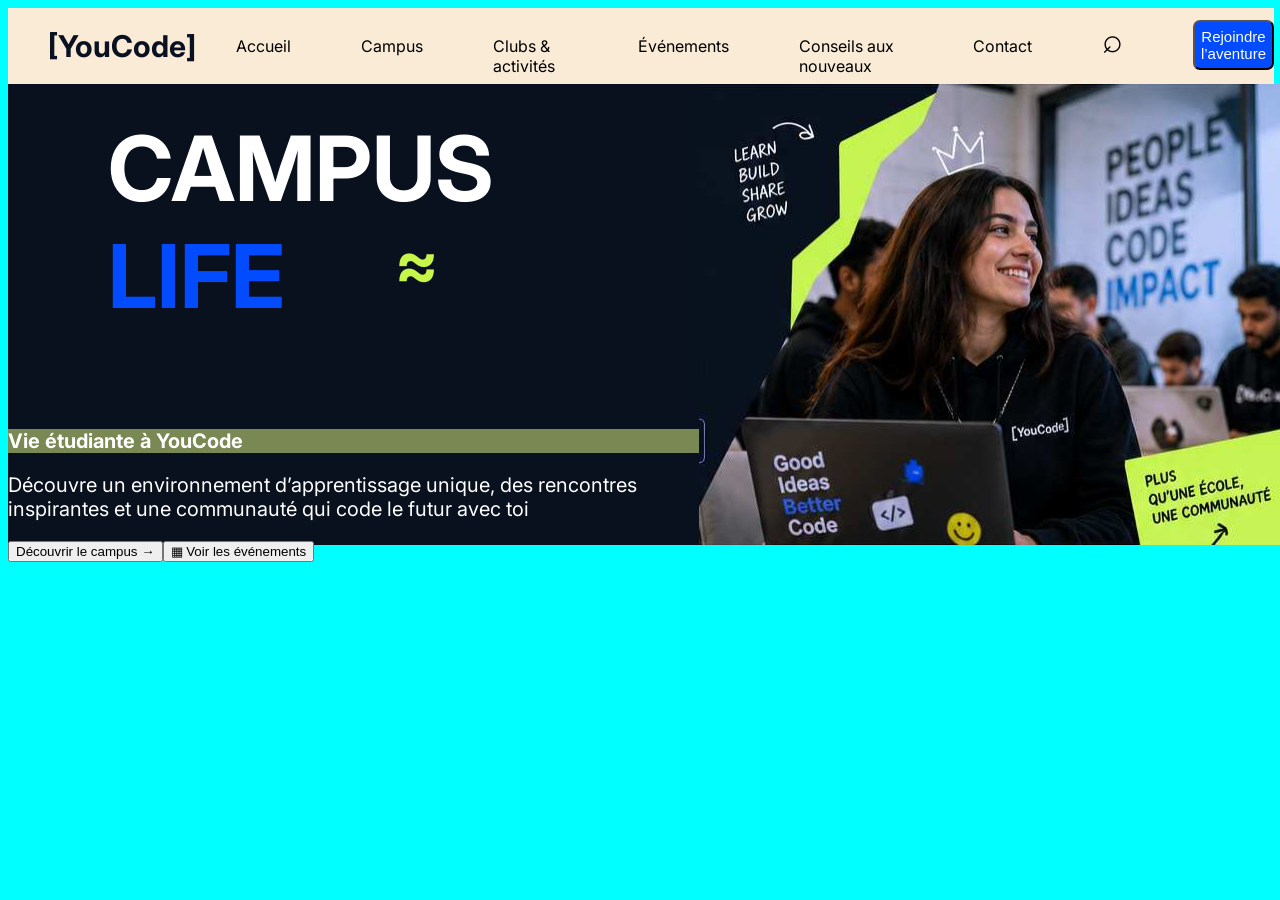
==== Campus-life/index.html @ 0f99fe88 "feat : ajouter les paragraphe dans le website" ====
<!DOCTYPE html>
<html lang="en">
<head>
    <meta charset="UTF-8">
    <title>Campus Life</title>
    <link rel="stylesheet" href="CSS/style.css">

<body>
       <header>
        <h1 class="logo">[YouCode]</h1>
        <nav>
            <a href="index.html">Accueil</a>
            <a href="compus.html">Campus</a>
            <a href="">Clubs & activités</a>
            <a href="">Événements</a>
            <a href="">Conseils aux nouveaux</a>
            <a href="">Contact</a>
            <a href="" class="search-icon">⌕</a>
            <button class="btn-nav">Rejoindre <br> l’aventure</button>
        </nav>
       </header>

<main>
   <div class="div1">
    <h1 class="Campus">CAMPUS </h1> 
     <div class="life-logo">
            <h1 class="Life">LIFE</h1>
            <h1 class="egaleicon">≈</h1>
        </div>
        <h2 id="texte1">Vie étudiante à YouCode</h2>
        <p>Découvre un environnement d’apprentissage unique,
des rencontres inspirantes et une communauté qui code
le futur avec toi</p>
<div class="article">
<button>Découvrir le campus →</button>
<button>▦ Voir les événements</button>
</div>
    </div> 
<img src="ASSETS/images/imageprincipaleINDEX.jpg" alt="" class="imgindex">


       </main>

</body>
</html>
---- Campus-life/CSS/style.css ----
@import url('https://fonts.googleapis.com/css2?family=Inter:ital,opsz,wght@0,14..32,100..900;1,14..32,100..900&display=swap');

body{
    width: 100%;
    background-color: aqua;
    font-family: "Inter", sans-serif;

}


.logo{
    color: #0A1222;
    font-size: 30px;
    margin-right: 40px;
    margin-left: 40px;
    
}
header{
margin-right: 14px;
background-color: antiquewhite;
display: flex;
}
nav{
display: flex;
gap: 70px;
}
nav a{
padding-top: 28px;
color: black;
text-decoration: none;

}
.search-icon{
    font-style: bolder;
    font-size: 35px;
    padding-top: 10px;

}

.btn-nav{
    background-color: #034BFF;
    color: white;
    font-size: 15px;
    height: 50px;
    width: 120px;
    margin-top: 12px;
    border-radius: 7px;
    cursor: pointer;
}

.imgindex{
    height: 461px;
    width: 589px;
   
}

.div1{
    background-color: #08111D;
    width: 1024px;
    height: 461px;
}

main{
    display: flex;
}
.Campus{
color: #034BFF;
padding-top: 30px;
padding-left: 100px;
color:#ffff;
font-size: 90px;
margin: 0;
}
.Life{
    color: #034BFF;
    font-size: 88px;
    padding-left: 100px ;
    padding-bottom: 100px ;
margin: 0;

}

.life-logo{
    display: flex;
}
.egaleicon{
    color: #C7F64A;
    font-size: 66px;
    padding-left: 100px;
    font-weight: bolder;
    margin: 0 0 0 10px;  /* top right bottom left */

}

#texte1{
color: #fff;
font-size: 20px;
margin: 0;
background-color: #7a8854;
}

p{
    font-size: 20px;
    color: #fff;
}
.article{
display: flex;
margin: 0;
padding: 0;
}
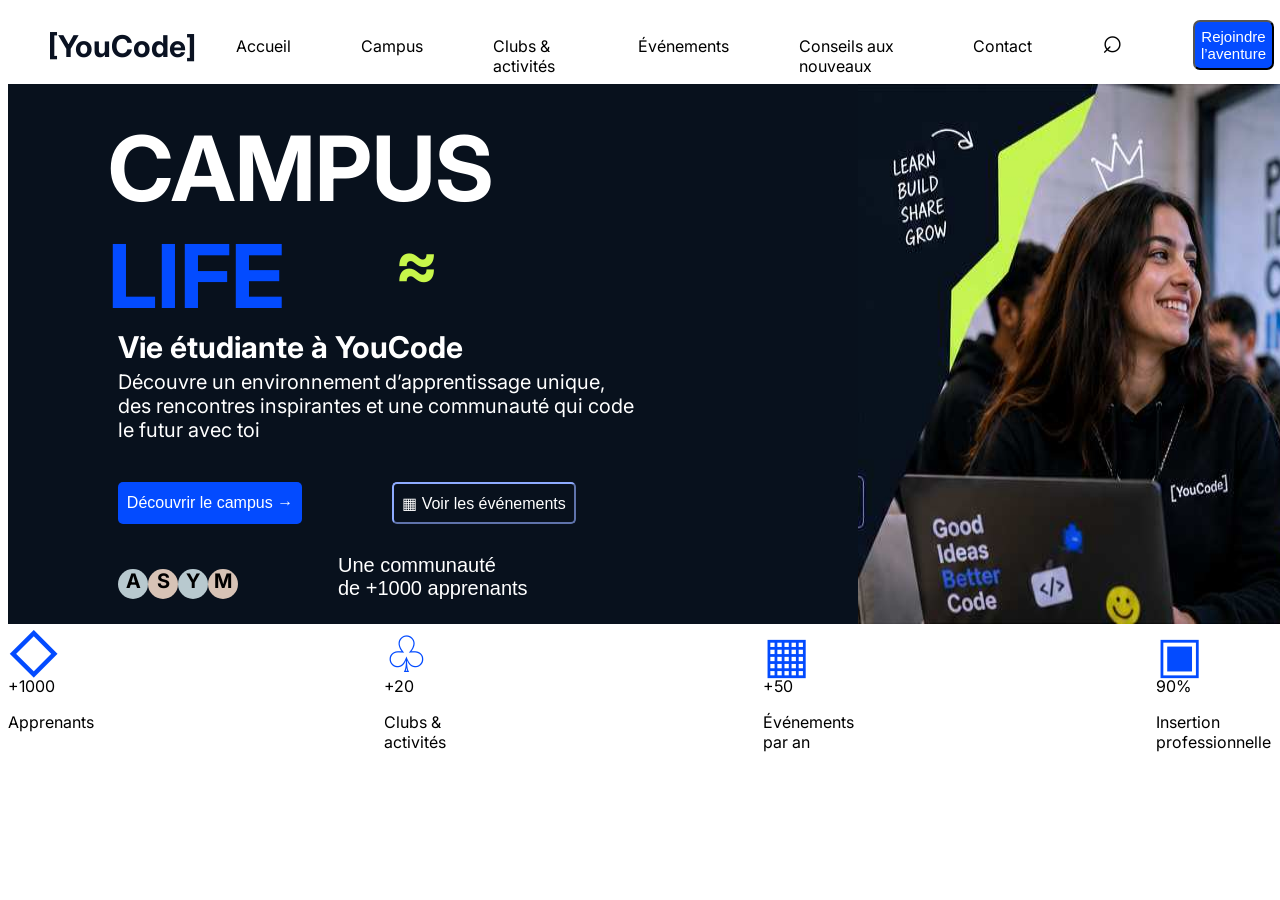
==== commit 68d61328: "fix : probleme des paragraphe decaler feat: ajouter les icones et commencer dans lautre section" ====
--- a/Campus-life/index.html
+++ b/Campus-life/index.html
@@ -20,23 +20,82 @@
         </nav>
        </header>
 
+
 <main>
+    <section class="section1">
    <div class="div1">
     <h1 class="Campus">CAMPUS </h1> 
      <div class="life-logo">
             <h1 class="Life">LIFE</h1>
             <h1 class="egaleicon">≈</h1>
         </div>
-        <h2 id="texte1">Vie étudiante à YouCode</h2>
-        <p>Découvre un environnement d’apprentissage unique,
-des rencontres inspirantes et une communauté qui code
-le futur avec toi</p>
 <div class="article">
-<button>Découvrir le campus →</button>
-<button>▦ Voir les événements</button>
+
+        <h2 id="texte1">Vie étudiante à YouCode</h2> <br>
+        <p id="texte2">Découvre un environnement d’apprentissage unique, <br>
+des rencontres inspirantes et une communauté qui code <br>
+le futur avec toi</p> <br>
+<div class="boutonMain">
+<button class="decouvrir">Découvrir le campus →</button> 
+<button class="voir">▦ Voir les événements</button>
+</div>
+<div class="iconprinciple">
+    <div class="A">A</div>
+    <div class="S">S</div>
+    <div class="Y">Y</div>
+    <div class="M">M</div>
+    <p class="communauté">Une communauté
+     <br>de +1000 apprenants</p>
+</div>
 </div>
     </div> 
 <img src="ASSETS/images/imageprincipaleINDEX.jpg" alt="" class="imgindex">
+    </div> 
+</section>
+
+
+
+
+<section class="section2">
+    <div class="divsection2">
+
+
+    <div class="divicon1">
+        <span class="icon1">◇</span>
+        <p>+1000</p>
+        <p>Apprenants</p>
+        <span></span>
+    </div>
+
+
+     <div class="divicon2">
+        <span class="icon2">♧</span>
+        <p>+20</p>
+        <p>Clubs & activités</p>
+        <span></span>
+    </div>
+
+
+    <div class="divicon3">
+        <span class="icon3">▦</span>
+        <p>+50</p>
+        <p>Événements par an</p>
+        <span></span>
+    </div>
+
+     <div class="divicon4">
+        <span class="icon4">▣</span>
+        <p>90%</p>
+        <p>Insertion professionnelle</p>
+        <span></span>
+    </div>
+
+
+
+    </div>
+</section>
+
+
 
 
        </main>
--- a/Campus-life/CSS/style.css
+++ b/Campus-life/CSS/style.css
@@ -2,7 +2,6 @@
 
 body{
     width: 100%;
-    background-color: aqua;
     font-family: "Inter", sans-serif;
 
 }
@@ -17,7 +16,7 @@
 }
 header{
 margin-right: 14px;
-background-color: antiquewhite;
+background-color: #fff;
 display: flex;
 }
 nav{
@@ -49,18 +48,18 @@
 }
 
 .imgindex{
-    height: 461px;
+    height: 540px;
     width: 589px;
    
 }
 
 .div1{
     background-color: #08111D;
-    width: 1024px;
-    height: 461px;
+    width: 1024px; 
+    height: 540px;
 }
 
-main{
+.section1{
     display: flex;
 }
 .Campus{
@@ -94,18 +93,107 @@
 
 #texte1{
 color: #fff;
-font-size: 20px;
-margin: 0;
-background-color: #7a8854;
+font-size: 30px;
+margin-top: -100px;
+padding-left: 110px;
+font-weight: bolder;
+
 }
 
-p{
-    font-size: 20px;
-    color: #fff;
-}
-.article{
-display: flex;
-margin: 0;
-padding: 0;
+#texte2{
+color: #fff;
+font-size: 20px;
+margin-top: -40px;
+padding-left: 110px;
+
 }
 
+
+.boutonMain{
+    display: flex;
+    gap: 40px;
+    margin-left: 60px;
+}
+.decouvrir{
+    background-color: #034BFF;
+    color: white;
+    margin-left: 50px;
+    height: 42px;
+    width: 184px;
+    border-radius: 5px;
+    font-size: 16px;
+    border: 0px;
+    cursor: pointer;
+    font-weight: 500;
+    
+}
+.voir{
+    background-color: transparent;
+    color: white;
+    margin-left: 50px;
+    height: 42px;
+    width: 184px;
+    border-color: #8EABFF;
+    border-radius: 5px;
+    cursor: pointer;
+    font-size: 16px;
+    font-weight: 500;
+}
+
+.iconprinciple{
+    display: flex;
+    padding: 40px;
+    margin-left: 20px;
+    height: 40px;
+    width: 700px;
+    align-items: center;
+    margin-left: 70px;
+
+}
+
+.A , .S , .Y , .M{
+    height: 30px;
+    width: 30px;
+    border-radius: 50%;
+    background-color: #7a8854;
+    text-align: center;
+    font-size: 20px;
+    font-weight: 700;
+
+}
+.A , .Y{
+    background-color: #B8C9CF;
+}
+
+.S , .M {
+    background-color: #D7C3B6;
+}
+
+.communauté{
+    height: 60px;
+    width: 220px;
+    margin-left: 100px;
+    font-size: 20px;
+    font-family: 'Lucida Sans', 'Lucida Sans Regular', 'Lucida Grande', 'Lucida Sans Unicode', Geneva, Verdana, sans-serif;
+    color: #fff; 
+}
+
+.section2{
+display: flex;
+flex-direction: row;
+
+}
+.divsection2{
+display: flex;
+flex-direction: row;
+gap: 290px;
+
+}
+.icon1 , .icon2 , .icon3 , .icon4{
+    color: #034BFF;
+    height: 36px;
+    width: 42px;
+    font-weight: 500;
+    font-size: 50px;
+    display: block;
+}
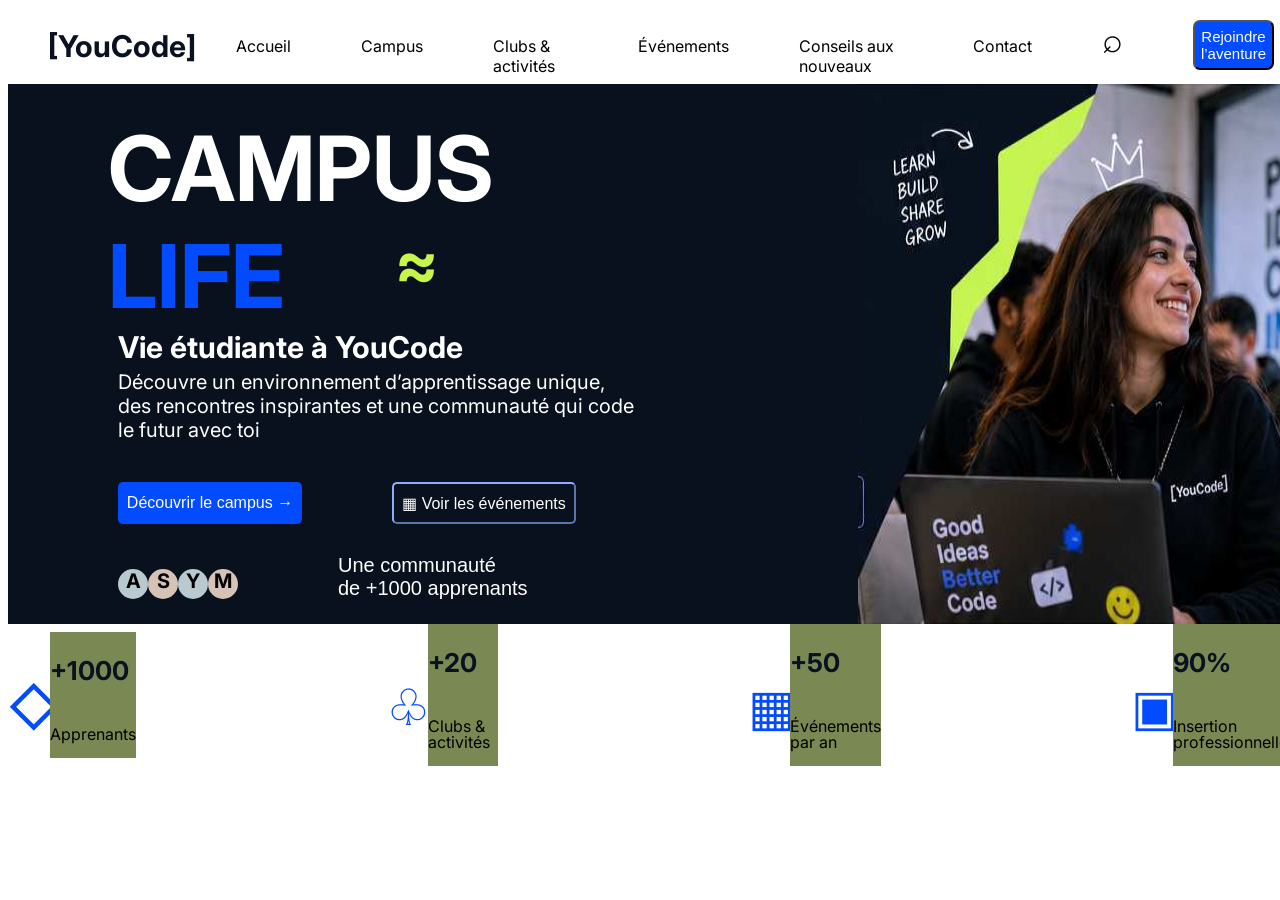
==== commit 1d7e229f: "feat: creer une new bracj secondmain et modifier dans it  et  fixer quelque problem" ====
--- a/Campus-life/index.html
+++ b/Campus-life/index.html
@@ -62,32 +62,36 @@
 
     <div class="divicon1">
         <span class="icon1">◇</span>
-        <p>+1000</p>
-        <p>Apprenants</p>
-        <span></span>
+        <div class="text1">
+        <p class="number1">+1000</p> 
+        <p class="p1section2">Apprenants</p>
+        </div>
     </div>
 
 
      <div class="divicon2">
         <span class="icon2">♧</span>
-        <p>+20</p>
-        <p>Clubs & activités</p>
-        <span></span>
+        <div class="text2">
+        <p class="number2">+20</p>
+        <p class="p2section2">Clubs & activités</p>
+        </div>
     </div>
 
 
     <div class="divicon3">
         <span class="icon3">▦</span>
-        <p>+50</p>
-        <p>Événements par an</p>
-        <span></span>
+        <div class="text3">
+        <p class="number3">+50</p>
+        <p p3section2>Événements par an</p>
+        </div>
     </div>
 
      <div class="divicon4">
         <span class="icon4">▣</span>
-        <p>90%</p>
-        <p>Insertion professionnelle</p>
-        <span></span>
+        <div class="text4">
+        <p class="number1">90%</p>
+        <p p4section2>Insertion professionnelle</p>
+        </div>
     </div>
 
 
--- a/Campus-life/CSS/style.css
+++ b/Campus-life/CSS/style.css
@@ -186,7 +186,7 @@
 .divsection2{
 display: flex;
 flex-direction: row;
-gap: 290px;
+gap: 250px;
 
 }
 .icon1 , .icon2 , .icon3 , .icon4{
@@ -195,5 +195,30 @@
     width: 42px;
     font-weight: 500;
     font-size: 50px;
-    display: block;
+    
+}
+
+.divicon1 , .divicon2 , .divicon3 , .divicon4 {
+    display: flex;
+    flex-direction: row;
+    align-items: center;
+}
+.number1 , .number2 ,.number3 , .number4 {
+    font-size: 26px;
+    color: #0A1222;
+    font-weight: 700;
+   
+}
+
+.text4 , .text3 , .text2 , .text1{
+    display: flex;
+    flex-direction: column;
+    background-color: #7a8854;
+    align-content: center;
+    margin: 0;
+    padding: 0;
+    line-height: 1;
+}
+.number1{
+    
 }
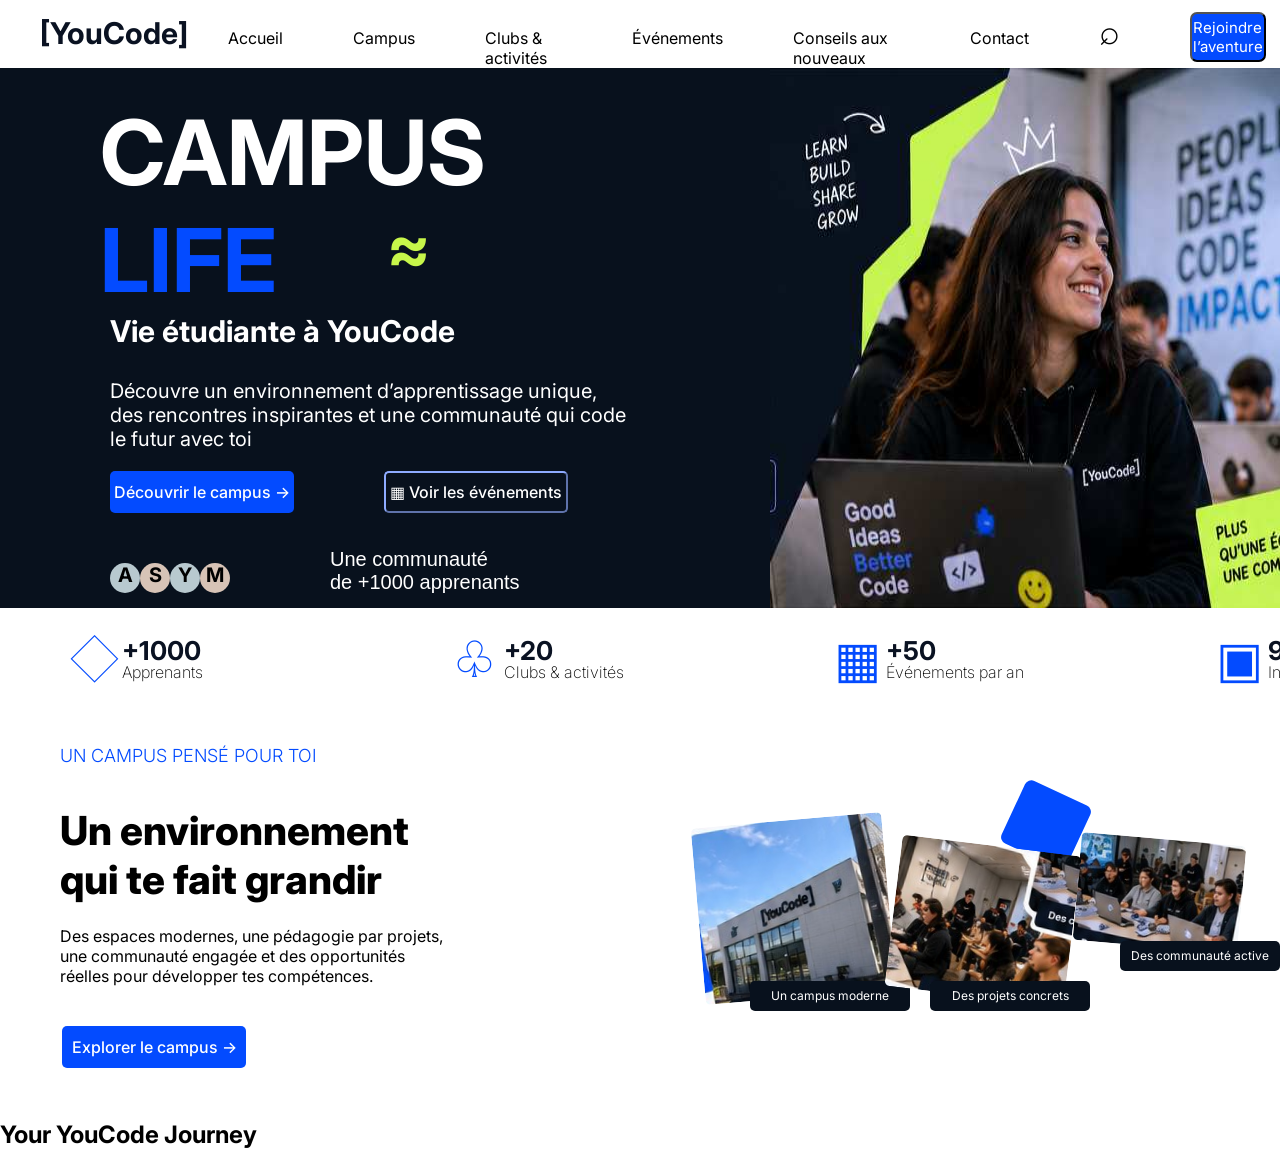
==== commit 63c724cf: "feat: complete section 3 avec les photo" ====
--- a/Campus-life/index.html
+++ b/Campus-life/index.html
@@ -61,7 +61,7 @@
 
 
     <div class="divicon1">
-        <span class="icon1">◇</span>
+        <span>◇</span>
         <div class="text1">
         <p class="number1">+1000</p> 
         <p class="p1section2">Apprenants</p>
@@ -70,7 +70,7 @@
 
 
      <div class="divicon2">
-        <span class="icon2">♧</span>
+        <span>♧</span>
         <div class="text2">
         <p class="number2">+20</p>
         <p class="p2section2">Clubs & activités</p>
@@ -79,18 +79,18 @@
 
 
     <div class="divicon3">
-        <span class="icon3">▦</span>
+        <span >▦</span>
         <div class="text3">
         <p class="number3">+50</p>
-        <p p3section2>Événements par an</p>
+        <p class="p3section2">Événements par an</p>
         </div>
     </div>
 
      <div class="divicon4">
-        <span class="icon4">▣</span>
+        <span >▣</span>
         <div class="text4">
         <p class="number1">90%</p>
-        <p p4section2>Insertion professionnelle</p>
+        <p class="p4section2 " >Insertion professionnelle</p>
         </div>
     </div>
 
@@ -100,7 +100,42 @@
 </section>
 
 
+<section class="section3">
 
+    <div class="div1section3">
+        <h6>UN CAMPUS PENSÉ POUR TOI</h6>
+        <h1>Un environnement
+          <br>qui te fait grandir</h1>
+          <p>Des espaces modernes, une pédagogie par projets,
+         <br>une communauté engagée et des opportunités
+           <br>réelles pour développer tes compétences.</p>
+          <button class="decouvrir" >Explorer le campus → </button>
+        </div>
+
+    <div class="div2section3">
+          <img src="ASSETS/images/pic1.jpg" alt="" class="pic1" >
+          
+          <img src="ASSETS/images/pic2.jpg" alt="" class="pic2">
+          
+          <img src="ASSETS/images/pic3.jpg" alt="" class="pic3">
+          <div id="t1">Un campus moderne</div>
+          <div class="t2">Des projets concrets</div>
+          <div id="t3">Des communauté active</div>
+        
+          <div id="des1"></div>
+
+          <div id="des2"></div>
+    </div>
+
+</section>
+
+
+<section class="section4">
+
+    <h2>Your YouCode Journey</h2>
+    
+
+</section>
 
        </main>
 
--- a/Campus-life/CSS/style.css
+++ b/Campus-life/CSS/style.css
@@ -1,7 +1,9 @@
 @import url('https://fonts.googleapis.com/css2?family=Inter:ital,opsz,wght@0,14..32,100..900;1,14..32,100..900&display=swap');
-
-body{
-    width: 100%;
+*{
+    margin: 0;
+    padding: 0;
+    box-sizing: border-box;
+    gap: 0;
     font-family: "Inter", sans-serif;
 
 }
@@ -12,6 +14,7 @@
     font-size: 30px;
     margin-right: 40px;
     margin-left: 40px;
+    margin-top: 15px;
     
 }
 header{
@@ -103,7 +106,7 @@
 #texte2{
 color: #fff;
 font-size: 20px;
-margin-top: -40px;
+margin-top: 10px;
 padding-left: 110px;
 
 }
@@ -144,6 +147,7 @@
     display: flex;
     padding: 40px;
     margin-left: 20px;
+    margin-top: 25px;
     height: 40px;
     width: 700px;
     align-items: center;
@@ -178,24 +182,23 @@
     color: #fff; 
 }
 
-.section2{
-display: flex;
-flex-direction: row;
-
-}
 .divsection2{
 display: flex;
 flex-direction: row;
-gap: 250px;
-
-}
-.icon1 , .icon2 , .icon3 , .icon4{
+gap: 130px;
+align-content: center;
+margin-top: 30px;
+margin-left: 70px;
+}
+section span{
+    display: flex;
     color: #034BFF;
     height: 36px;
     width: 42px;
-    font-weight: 500;
+    font-weight: 100;
     font-size: 50px;
-    
+    align-items: center;
+    margin-right: 10px;
 }
 
 .divicon1 , .divicon2 , .divicon3 , .divicon4 {
@@ -203,6 +206,7 @@
     flex-direction: row;
     align-items: center;
 }
+
 .number1 , .number2 ,.number3 , .number4 {
     font-size: 26px;
     color: #0A1222;
@@ -213,12 +217,122 @@
 .text4 , .text3 , .text2 , .text1{
     display: flex;
     flex-direction: column;
-    background-color: #7a8854;
     align-content: center;
-    margin: 0;
-    padding: 0;
+    width: 200px;
     line-height: 1;
-}
-.number1{
-    
-}+    
+}
+
+.p1section2 , .p2section2 , .p3section2 , .p4section2 {
+    font-size: 400;
+    font-weight: 200;
+    
+}
+
+.section3 {
+   display: flex; 
+   gap: 30px;
+   
+}
+
+.section3 >div:first-child {
+    height: 400px;
+    width: 700px;
+    margin-top: 40px;
+    margin-left: 60px;
+    display: flex;
+    flex-direction: column;
+    gap: 40px;
+}
+.section3  h6 {
+    color: #034BFF;
+    font-size: large;
+    font-weight: 300;
+    margin-top: 25px;
+}
+.section3 h1{
+width: 405px;
+height: 80px;
+font-weight: 800;
+font-size: 40px;
+letter-spacing: 0%;
+}
+.section3 p {
+    font-size: medium;
+    font-weight: 400;
+}
+
+.section3 button{
+  margin-left: 2px;
+}
+
+.section3 > div:last-child{
+
+height: 400px;
+width: 700px;
+margin-top: 40px;
+text-align: center;
+position: relative;
+
+}
+.section3 img{
+    margin-top: 100px;
+    border-radius: 5px;
+    
+}
+
+.pic1{
+    rotate: -5deg;
+}
+
+.pic2{
+    rotate: 7deg;
+    position: relative;
+    z-index: 2;
+}
+
+.pic3{
+    rotate: 5deg;
+    margin-bottom: 50px;
+    
+}
+
+#t1 , .t2 , #t3{
+    background-color: #08111D;
+    border: none;
+    color: #fff;
+    height: 30px;
+    width: 160px;
+    border-radius: 5px;
+    font-size: 12px;
+    line-height: 30px;
+    position: relative;
+}
+#t1{
+    margin-left: 90px;
+    top: -20px;
+}
+.t2{
+    margin-left: 270px;
+    top: -50px;
+    z-index: 3;
+}
+#t3{
+    margin-left: 460px;
+    top: -120px;
+    
+}
+
+#des1{
+    height: 69px;
+    width: 72px;
+    transform: rotate(25deg);
+    background-color: #034BFF;
+    border-radius: 7px;
+    top: 70px;
+    left: 350px;
+    z-index: 1;
+    position: absolute;
+}
+
+
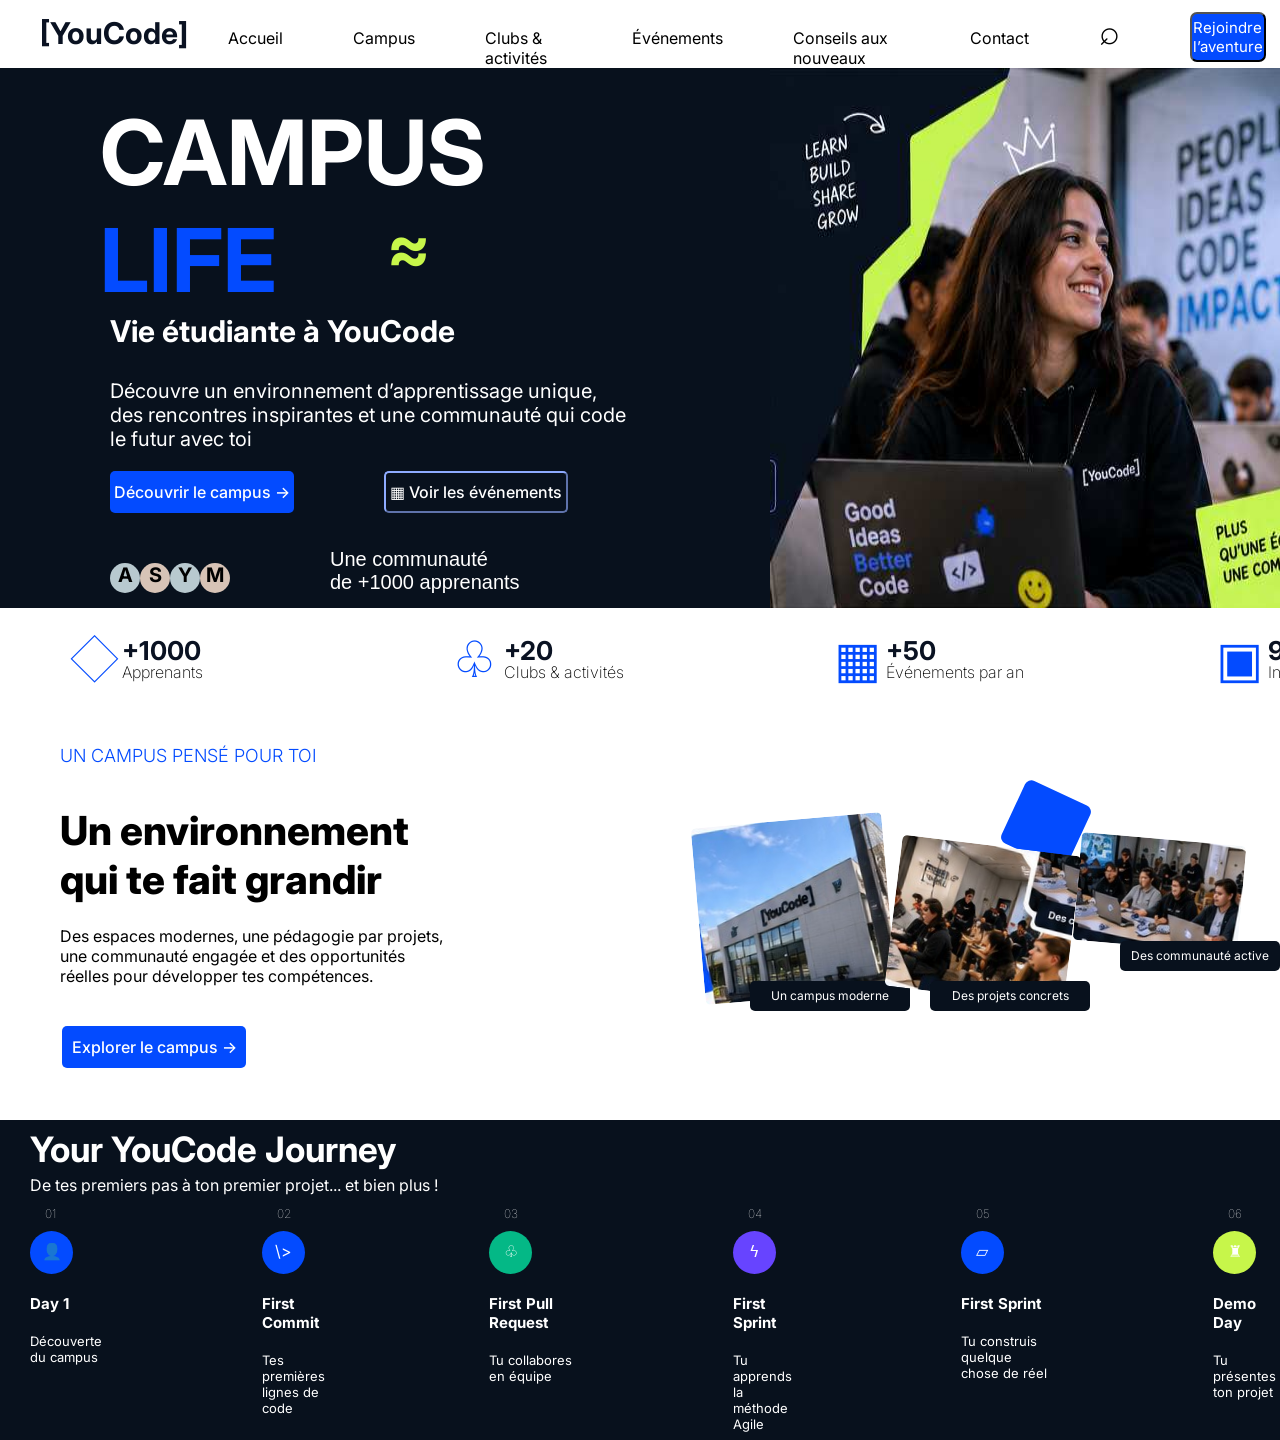
==== commit 5cc3e445: "feat: complete section 4 fix: problem de section 3" ====
--- a/Campus-life/index.html
+++ b/Campus-life/index.html
@@ -133,11 +133,70 @@
 <section class="section4">
 
     <h2>Your YouCode Journey</h2>
+    <p class="subtitle">De tes premiers pas à ton premier projet... et bien plus !</p>
+
+    <div class="tout-steps">
+    <div class="step">
+        <span class="step-nombre">01</span>
+         <div class="step-cercle">👤</div>
+         <h3 class="step-titre">Day 1</h3>
+        <p class="step-para">Découverte <br> du campus</p>
+    </div>
+
+    <div class="step">
+        <span class="step-nombre">02</span>
+        <div class="step-cercle"> \></div>
+        <h3>First Commit</h3>
+        <p>Tes premières
+            <br>lignes de code</p>
+    </div>
     
+   <div class="step">
+        <span class="step-nombre">03</span>
+        <div class="step-cercle"> ♧ </div>
+        <h3>First Pull Request</h3>
+        <p>Tu collabores
+        <br> en équipe</p>
+    </div>
+
+
+       <div class="step">
+        <span class="step-nombre">04</span>
+        <div class="step-cercle"> ϟ </div>
+        <h3>First Sprint</h3>
+        <p>Tu apprends
+        <br>la méthode Agile</p>
+    </div>
+
+
+   <div class="step">
+        <span class="step-nombre">05</span>
+        <div class="step-cercle"> ▱ </div>
+        <h3>First Sprint</h3>
+        <p>Tu construis
+       <br> quelque chose de réel </p>
+    </div>
+
+   <div class="step">
+        <span class="step-nombre">06</span>
+        <div class="step-cercle"> ♜ </div>
+        <h3>Demo Day</h3>
+        <p>Tu présentes
+        <br> ton projet </p>
+    </div>
+    
+
+    </div>
 
 </section>
 
        </main>
 
+
+
+       <footer>
+
+        
+       </footer>
 </body>
 </html>
--- a/Campus-life/CSS/style.css
+++ b/Campus-life/CSS/style.css
@@ -335,4 +335,79 @@
     position: absolute;
 }
 
-
+/*SECTION 4*/
+
+.section4{
+    height: 320px;
+    width: 100%;
+    background-color: #08111D;
+    color: white;
+    align-content: center;
+    padding-left: 30px;
+   
+}
+
+.section4 h3 {
+    font-size: 15px;
+    font-weight: bold;
+    margin-bottom: 20px;
+}
+
+.section4 span{
+    font-size: 12px;
+    color: white;
+    margin-left: 15px;
+    
+}
+
+.section4 h2{
+    font-size: 35px;
+    margin-bottom: 5px;
+}
+
+
+.tout-steps{
+display: flex;
+flex-direction: row;
+gap: 160px;
+
+}
+
+.step p{
+    font-size: 13px;
+    font-weight: 100px;
+    
+}
+
+
+.step-cercle{
+height: 43px;
+width: 43px;
+border-radius: 50%;
+text-align: center;
+line-height: 40px;
+margin-bottom: 20px;
+}
+
+.step:nth-child(1) .step-cercle {
+    background-color: #034BFF;
+}
+
+.step:nth-child(2) .step-cercle{
+    background-color: #034BFF;
+}
+.step:nth-child(3) .step-cercle{
+    background-color: #04B886;
+}
+.step:nth-child(4) .step-cercle {
+    background-color: #6744FF;
+}
+
+.step:nth-child(5) .step-cercle {
+    background-color: #034BFF; 
+}
+
+.step:nth-child(6) .step-cercle{
+    background-color: #C7F64A;
+}
+
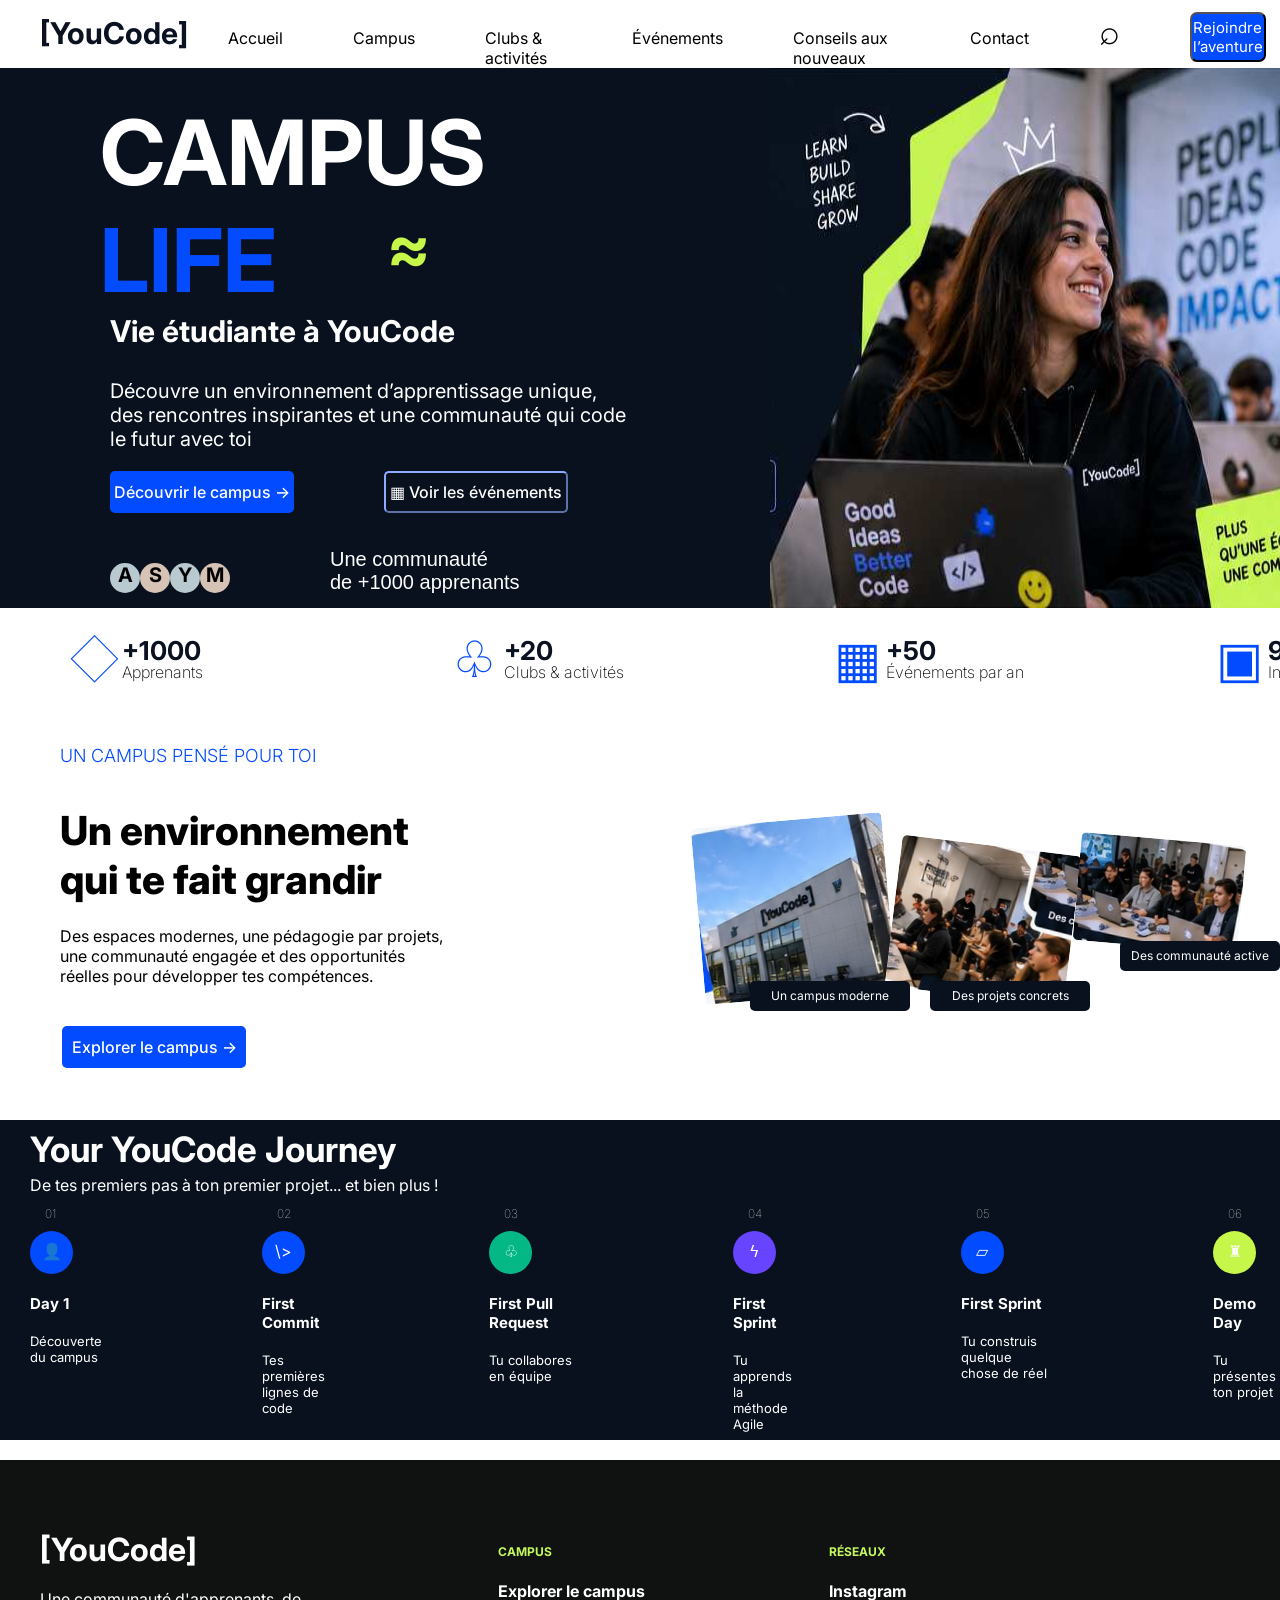
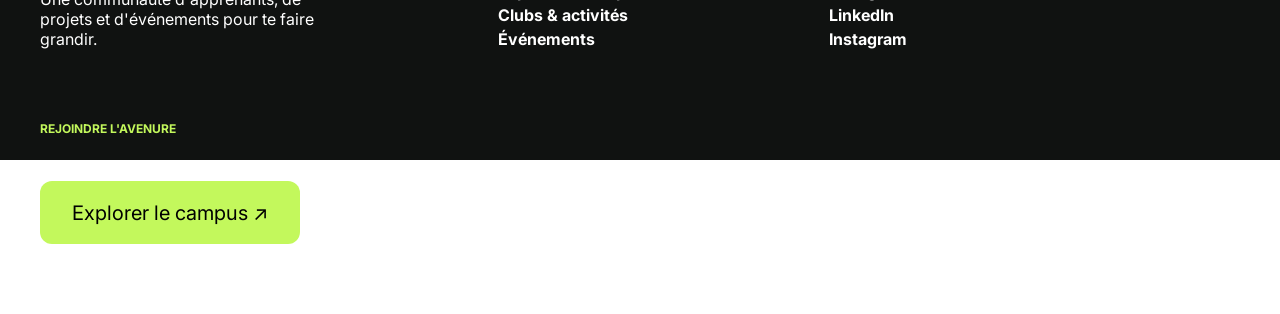
==== commit 7333f75e: "feat: ajouter footer avec leur modofication et element fix:fixer les problemes de section 6" ====
--- a/Campus-life/index.html
+++ b/Campus-life/index.html
@@ -193,10 +193,48 @@
        </main>
 
 
+<br>
 
        <footer>
+        <div  class="footer1">
+        <div class="footer">
+
+        <div class="log">
+        <h1 >[YouCode]</h1>
+        <p>Une communauté d'apprenants, de <br>projets et d'événements pour te faire <br> grandir.</p>
+        </div>
+
+
+        <div class="compus">
+            <h6>CAMPUS</h6>
+            <h4>Explorer le campus <br> Clubs & activités <br> Événements</h4>
+        </div>
+
+
+
+        <div class="reseau">
+            <h6>  RÉSEAUX </h6> 
+            <h4> Instagram  <br> LinkedIn <br> Instagram</h4>
+        </div>
+
+
+        <div class="rejoindre">
+            <h6>REJOINDRE L'AVENURE</h6> <br>
+            <button >Explorer le campus ↗ </button>
+        </div>
+
 
         
+        </div>
+
+        <div class="droit">
+    
+              <p>© 2024 YouCode Campus Life. Tous droits réservés. </p>
+                <p>     Mentions légales   </p>
+                <p>       Politique de confidentialité  </p>
+        </div>
+
+        </div>
        </footer>
 </body>
 </html>
--- a/Campus-life/CSS/style.css
+++ b/Campus-life/CSS/style.css
@@ -1,4 +1,7 @@
 @import url('https://fonts.googleapis.com/css2?family=Inter:ital,opsz,wght@0,14..32,100..900;1,14..32,100..900&display=swap');
+
+
+
 *{
     margin: 0;
     padding: 0;
@@ -21,9 +24,11 @@
 margin-right: 14px;
 background-color: #fff;
 display: flex;
+flex-direction: row;
 }
 nav{
 display: flex;
+flex-direction: row;
 gap: 70px;
 }
 nav a{
@@ -229,6 +234,9 @@
     
 }
 
+
+/*SECTION 4*/
+
 .section3 {
    display: flex; 
    gap: 30px;
@@ -272,7 +280,7 @@
 width: 700px;
 margin-top: 40px;
 text-align: center;
-position: relative;
+
 
 }
 .section3 img{
@@ -287,7 +295,6 @@
 
 .pic2{
     rotate: 7deg;
-    position: relative;
     z-index: 2;
 }
 
@@ -323,17 +330,7 @@
     
 }
 
-#des1{
-    height: 69px;
-    width: 72px;
-    transform: rotate(25deg);
-    background-color: #034BFF;
-    border-radius: 7px;
-    top: 70px;
-    left: 350px;
-    z-index: 1;
-    position: absolute;
-}
+
 
 /*SECTION 4*/
 
@@ -411,3 +408,78 @@
     background-color: #C7F64A;
 }
 
+
+
+
+
+
+
+
+
+
+
+
+/* FOOTER */
+
+.footer1{
+    height: 300px;
+    width: 100%;
+    color: white;
+    background-color: #101211;
+ 
+}
+
+
+.footer div{
+    display: inline-block;
+    margin-right: 140px; 
+    margin-top: 70px;
+    margin-left: 40px;
+}
+
+.footer h1 , .footer h6  {
+    display: inline-block;
+    vertical-align: top;
+    margin-bottom: 20px;
+}
+
+.footer h6{
+color: #C3F85C;
+font-size: 12px;
+}
+
+.rejoindre h6{
+   height: 40px;
+   
+}
+
+.footer button{
+    height: 63px;
+    width: 260px;
+    background-color: #C3F85C; 
+    font-size: 16px;
+    border-radius: 12px;
+    border: none;
+    font-size: 20px;
+    font-weight: 400;
+    cursor: pointer;
+}
+footer h4{ 
+    line-height: 1.5;
+}
+
+.droit{
+    margin-top: 30px;
+    margin-left: 70px;
+    
+    
+}
+
+.droit p {
+    display: inline;
+    margin-right: 250px;
+    height: 100px;
+    font-family:'Franklin Gothic Medium', 'Arial Narrow', Arial, sans-serif ;
+    font-size: 12px;
+}
+
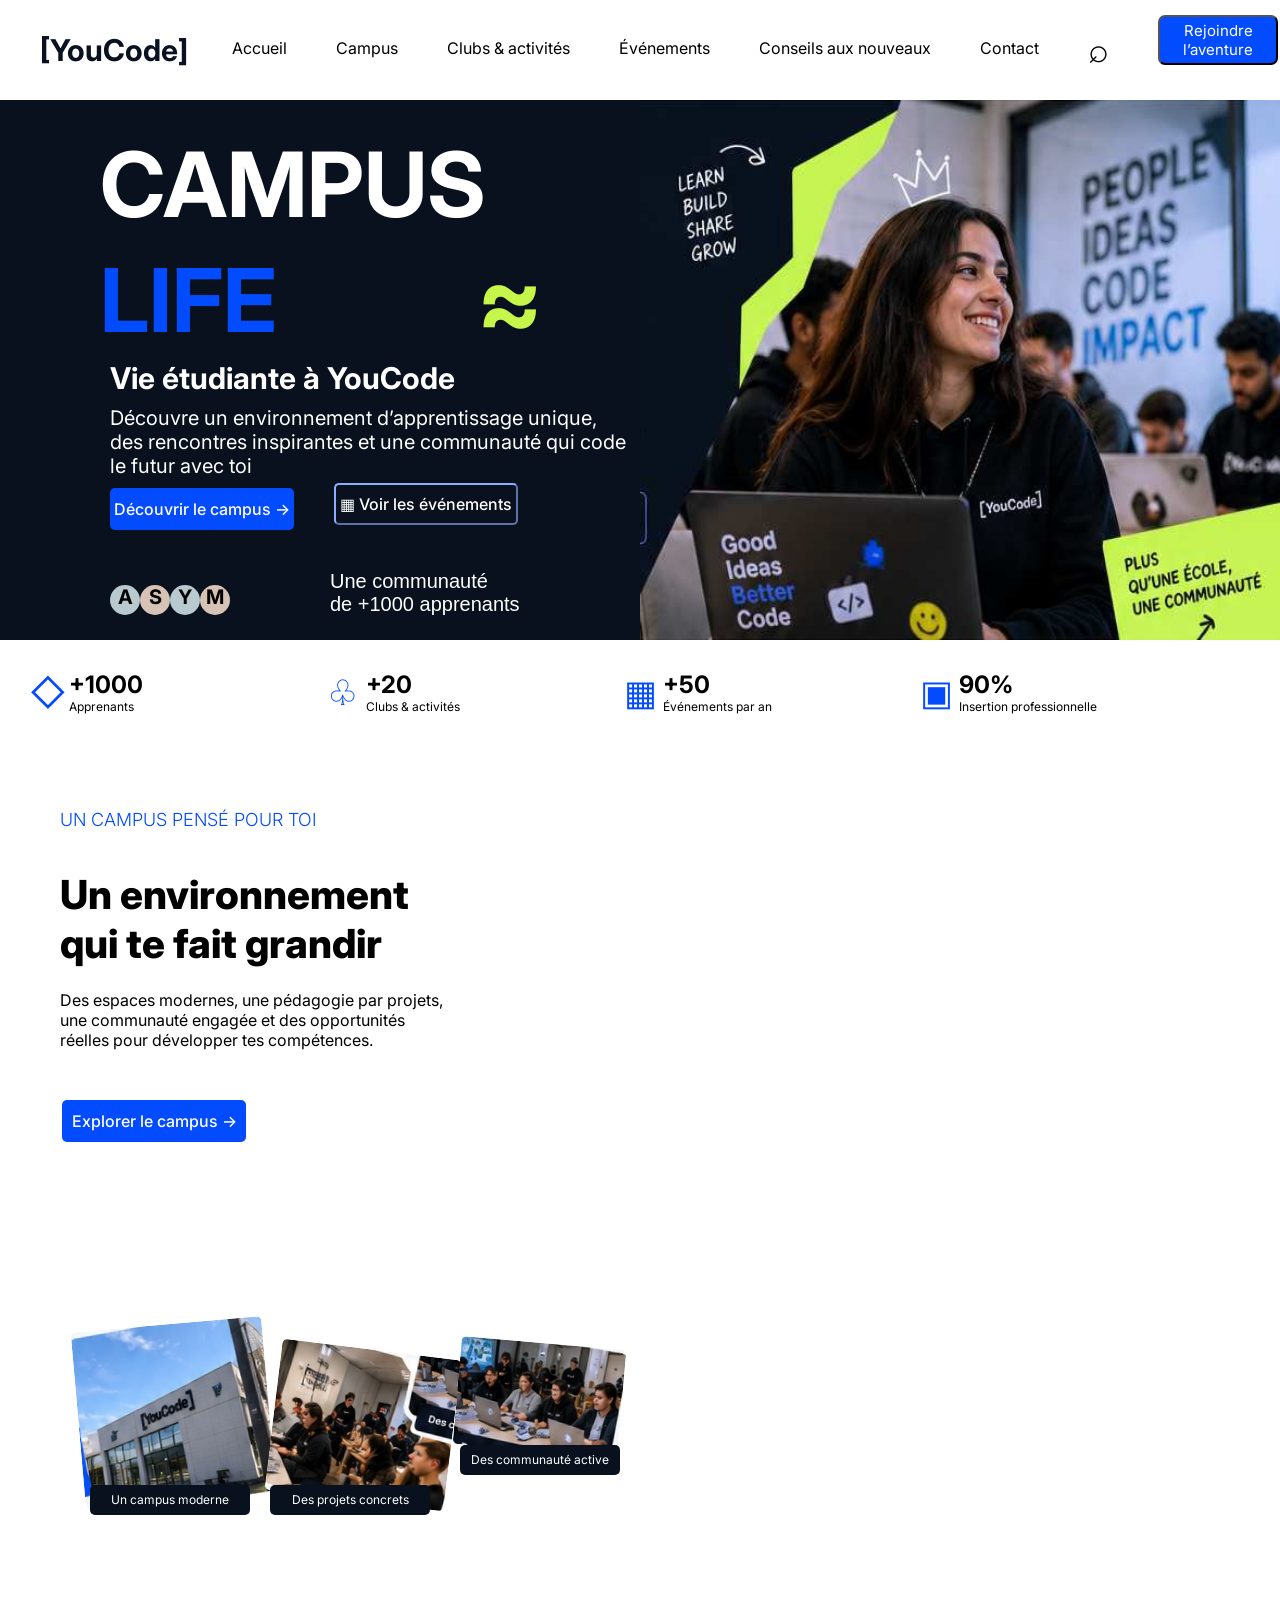
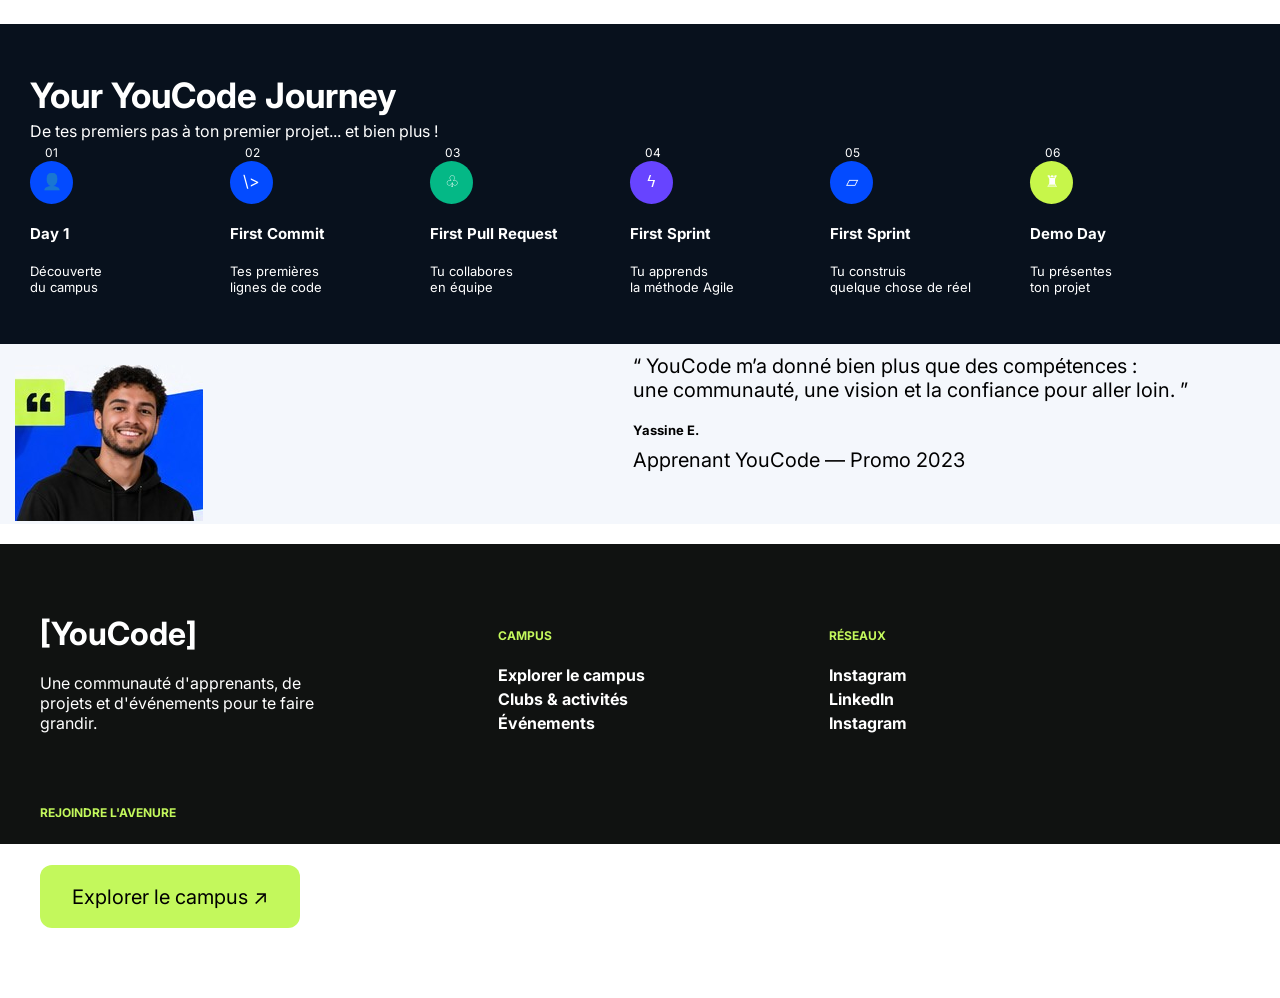
==== commit 5fb81f4f: "feat : ajouter section 6 et fix: fixer les probleme en utilisant juste align et block" ====
--- a/Campus-life/index.html
+++ b/Campus-life/index.html
@@ -190,6 +190,33 @@
 
 </section>
 
+
+
+
+<section class="section5"></section>
+
+
+
+
+<section class="section6">
+ 
+    <div class="picsection6">
+        <img src="ASSETS/images/section6.jpg" alt="">
+    </div>
+
+    <div class="divsection6">
+        <p>“ YouCode m’a donné bien plus que des compétences : <br>
+   une communauté, une vision et la confiance pour aller loin. ”</p>
+
+             <h6>Yassine E.</h6>
+             <p>Apprenant YouCode — Promo 2023</p>
+             <span>←→</span>
+    </div>
+
+
+</section>
+
+
        </main>
 
 
--- a/Campus-life/CSS/style.css
+++ b/Campus-life/CSS/style.css
@@ -6,7 +6,6 @@
     margin: 0;
     padding: 0;
     box-sizing: border-box;
-    gap: 0;
     font-family: "Inter", sans-serif;
 
 }
@@ -17,31 +16,34 @@
     font-size: 30px;
     margin-right: 40px;
     margin-left: 40px;
-    margin-top: 15px;
-    
-}
-header{
-margin-right: 14px;
-background-color: #fff;
-display: flex;
-flex-direction: row;
-}
-nav{
-display: flex;
-flex-direction: row;
-gap: 70px;
-}
-nav a{
-padding-top: 28px;
+}
+header {
+    white-space: nowrap; 
+}
+
+.logo,
+nav,
+.search-icon,
+.btn-nav {
+    display: inline-block;
+    vertical-align: middle;
+}
+
+nav a {
+    display: inline-block;
+    margin-right: 45px;
+    padding-top: 28px;
+    padding-top: 28px;
 color: black;
 text-decoration: none;
-
-}
+}
+
+
 .search-icon{
     font-style: bolder;
     font-size: 35px;
-    padding-top: 10px;
-
+    margin-bottom: 30px;
+    
 }
 
 .btn-nav{
@@ -50,26 +52,35 @@
     font-size: 15px;
     height: 50px;
     width: 120px;
-    margin-top: 12px;
+    margin-bottom: 20px;
     border-radius: 7px;
     cursor: pointer;
 }
 
-.imgindex{
+
+
+
+.div1 {
+    display: inline-block;
+    vertical-align: top;
+    width: 50%;
     height: 540px;
-    width: 589px;
-   
-}
-
-.div1{
     background-color: #08111D;
-    width: 1024px; 
+}
+
+
+.imgindex {
+    display: inline-block;
+    vertical-align: top;
+    width: 50%;
     height: 540px;
 }
-
-.section1{
-    display: flex;
-}
+.section1 {
+    font-size: 0;
+}
+
+
+
 .Campus{
 color: #034BFF;
 padding-top: 30px;
@@ -87,16 +98,22 @@
 
 }
 
-.life-logo{
-    display: flex;
+.life-logo {
+    display: inline-block;
+    vertical-align: middle;
+}
+.life-logo h1 {
+    display: inline-block;
+    margin: 0;
+    vertical-align: middle;
 }
 .egaleicon{
     color: #C7F64A;
-    font-size: 66px;
-    padding-left: 100px;
+    font-size: 100px;
+    padding-left: 200px;
+    padding-bottom: 100px;
     font-weight: bolder;
-    margin: 0 0 0 10px;  /* top right bottom left */
-
+     
 }
 
 #texte1{
@@ -116,13 +133,14 @@
 
 }
 
-
-.boutonMain{
-    display: flex;
-    gap: 40px;
+.boutonMain {
     margin-left: 60px;
-}
-.decouvrir{
+    
+}
+
+.decouvrir {
+    display: inline-block;
+    vertical-align: middle;
     background-color: #034BFF;
     color: white;
     margin-left: 50px;
@@ -130,15 +148,18 @@
     width: 184px;
     border-radius: 5px;
     font-size: 16px;
-    border: 0px;
+    border: 0;
     cursor: pointer;
     font-weight: 500;
-    
-}
-.voir{
+    margin-top: 10px;
+}
+
+.voir {
+    display: inline-block;
+    vertical-align: middle;
     background-color: transparent;
     color: white;
-    margin-left: 50px;
+    margin-left: 40px;
     height: 42px;
     width: 184px;
     border-color: #8EABFF;
@@ -148,16 +169,17 @@
     font-weight: 500;
 }
 
-.iconprinciple{
-    display: flex;
+.iconprinciple {
     padding: 40px;
-    margin-left: 20px;
-    margin-top: 25px;
+    margin-left: 70px;
     height: 40px;
     width: 700px;
-    align-items: center;
-    margin-left: 70px;
-
+}
+
+.iconprinciple > * {
+    display: inline-block;
+    vertical-align: middle;
+    margin-right: 20px;
 }
 
 .A , .S , .Y , .M{
@@ -168,7 +190,7 @@
     text-align: center;
     font-size: 20px;
     font-weight: 700;
-
+    margin: 0; 
 }
 .A , .Y{
     background-color: #B8C9CF;
@@ -187,124 +209,131 @@
     color: #fff; 
 }
 
-.divsection2{
-display: flex;
-flex-direction: row;
-gap: 130px;
-align-content: center;
-margin-top: 30px;
-margin-left: 70px;
-}
-section span{
-    display: flex;
+/* SECTION 2   */
+.divsection2 {
+    white-space: nowrap;
+    margin: 30px;
+}
+
+.divicon1,
+.divicon2,
+.divicon3,
+.divicon4 {
+    display: inline-block;
+    vertical-align: middle;
+    width: 24%;
+    white-space: normal;
+}
+
+section span {
+    display: inline-block;
+    vertical-align: middle;
+    width: 35px;
+    font-size: 35px;
     color: #034BFF;
-    height: 36px;
-    width: 42px;
-    font-weight: 100;
-    font-size: 50px;
-    align-items: center;
-    margin-right: 10px;
-}
-
-.divicon1 , .divicon2 , .divicon3 , .divicon4 {
-    display: flex;
-    flex-direction: row;
-    align-items: center;
-}
-
-.number1 , .number2 ,.number3 , .number4 {
-    font-size: 26px;
-    color: #0A1222;
+}
+
+.text1,
+.text2,
+.text3,
+.text4 {
+    display: inline-block;
+    vertical-align: middle;
+    width: calc(100% - 40px);
+}
+
+.number1,
+.number2,
+.number3,
+.number4 {
+    font-size: 24px;
     font-weight: 700;
-   
-}
-
-.text4 , .text3 , .text2 , .text1{
-    display: flex;
-    flex-direction: column;
-    align-content: center;
-    width: 200px;
-    line-height: 1;
-    
-}
-
-.p1section2 , .p2section2 , .p3section2 , .p4section2 {
-    font-size: 400;
-    font-weight: 200;
-    
-}
-
-
-/*SECTION 4*/
+}
+
+.p1section2,
+.p2section2,
+.p3section2,
+.p4section2 {
+    font-size: 12px;
+    font-weight: 400;
+}
+
+/*SECTION 3*/
+
 
 .section3 {
-   display: flex; 
-   gap: 30px;
-   
-}
-
-.section3 >div:first-child {
+    font-size: 0;
+}
+
+.section3 > div:first-child {
     height: 400px;
     width: 700px;
     margin-top: 40px;
     margin-left: 60px;
-    display: flex;
-    flex-direction: column;
-    gap: 40px;
-}
-.section3  h6 {
+    display: inline-block;
+    vertical-align: top;
+    font-size: 16px;
+}
+.section3 > div:first-child h6,
+.section3 > div:first-child h1,
+.section3 > div:first-child p,
+.section3 > div:first-child button {
+    margin-bottom: 40px;
+}
+
+.section3 h6 {
     color: #034BFF;
     font-size: large;
     font-weight: 300;
     margin-top: 25px;
 }
-.section3 h1{
-width: 405px;
-height: 80px;
-font-weight: 800;
-font-size: 40px;
-letter-spacing: 0%;
-}
+
+.section3 h1 {
+    width: 405px;
+    height: 80px;
+    font-weight: 800;
+    font-size: 40px;
+}
+
 .section3 p {
     font-size: medium;
     font-weight: 400;
 }
 
-.section3 button{
-  margin-left: 2px;
-}
-
-.section3 > div:last-child{
-
-height: 400px;
-width: 700px;
-margin-top: 40px;
-text-align: center;
-
-
-}
-.section3 img{
+.section3 button {
+    margin-left: 2px;
+}
+
+.section3 > div:last-child {
+    height: 400px;
+    width: 700px;
+    margin-top: 40px;
+    text-align: center;
+    display: inline-block;
+    vertical-align: top;
+    font-size: 16px;
+}
+
+.section3 img {
     margin-top: 100px;
     border-radius: 5px;
-    
-}
-
-.pic1{
+}
+
+.pic1 {
     rotate: -5deg;
 }
 
-.pic2{
+.pic2 {
     rotate: 7deg;
     z-index: 2;
 }
 
-.pic3{
+.pic3 {
     rotate: 5deg;
     margin-bottom: 50px;
-    
-}
-
-#t1 , .t2 , #t3{
+}
+
+#t1, .t2, #t3 {
     background-color: #08111D;
     border: none;
     color: #fff;
@@ -315,19 +344,21 @@
     line-height: 30px;
     position: relative;
 }
-#t1{
+
+#t1 {
     margin-left: 90px;
     top: -20px;
 }
-.t2{
+
+.t2 {
     margin-left: 270px;
     top: -50px;
     z-index: 3;
 }
-#t3{
+
+#t3 {
     margin-left: 460px;
     top: -120px;
-    
 }
 
 
@@ -363,11 +394,16 @@
 }
 
 
-.tout-steps{
-display: flex;
-flex-direction: row;
-gap: 160px;
-
+.tout-steps {
+    font-size: 0;
+}
+
+.step {
+    display: inline-block;
+    vertical-align: top;
+    width: 15%;
+    margin-right: 1%;
+    font-size: 16px;
 }
 
 .step p{
@@ -483,3 +519,52 @@
     font-size: 12px;
 }
 
+
+
+/* SECTION 6  */
+
+
+section:last-of-type {
+    background-color: #F4F7FC;
+    height: 180px;
+    width: 100%;
+    font-size: 0;
+    color: black;
+}
+
+.picsection6 {
+    display: inline-block;
+    vertical-align: middle;
+    margin-left: 15px;
+    margin-right: 30px;
+    
+}
+
+.divsection6 {
+    display: inline-block;
+    vertical-align: middle;
+   margin-left:400px;
+    width: 600px;
+   
+}
+
+.divsection6 >p {
+    font-size: 20px;
+    margin-bottom: 20px;
+    margin-top: 10px;
+  
+}
+
+.divsection2 >p:last-child{
+       font-size: 5px;
+    
+}
+.divsection6 h6{
+    color: black; 
+    font-size: 13px;
+}
+
+.divsection6 span {
+    margin-left: 700px;
+    font-size: 40px;
+}
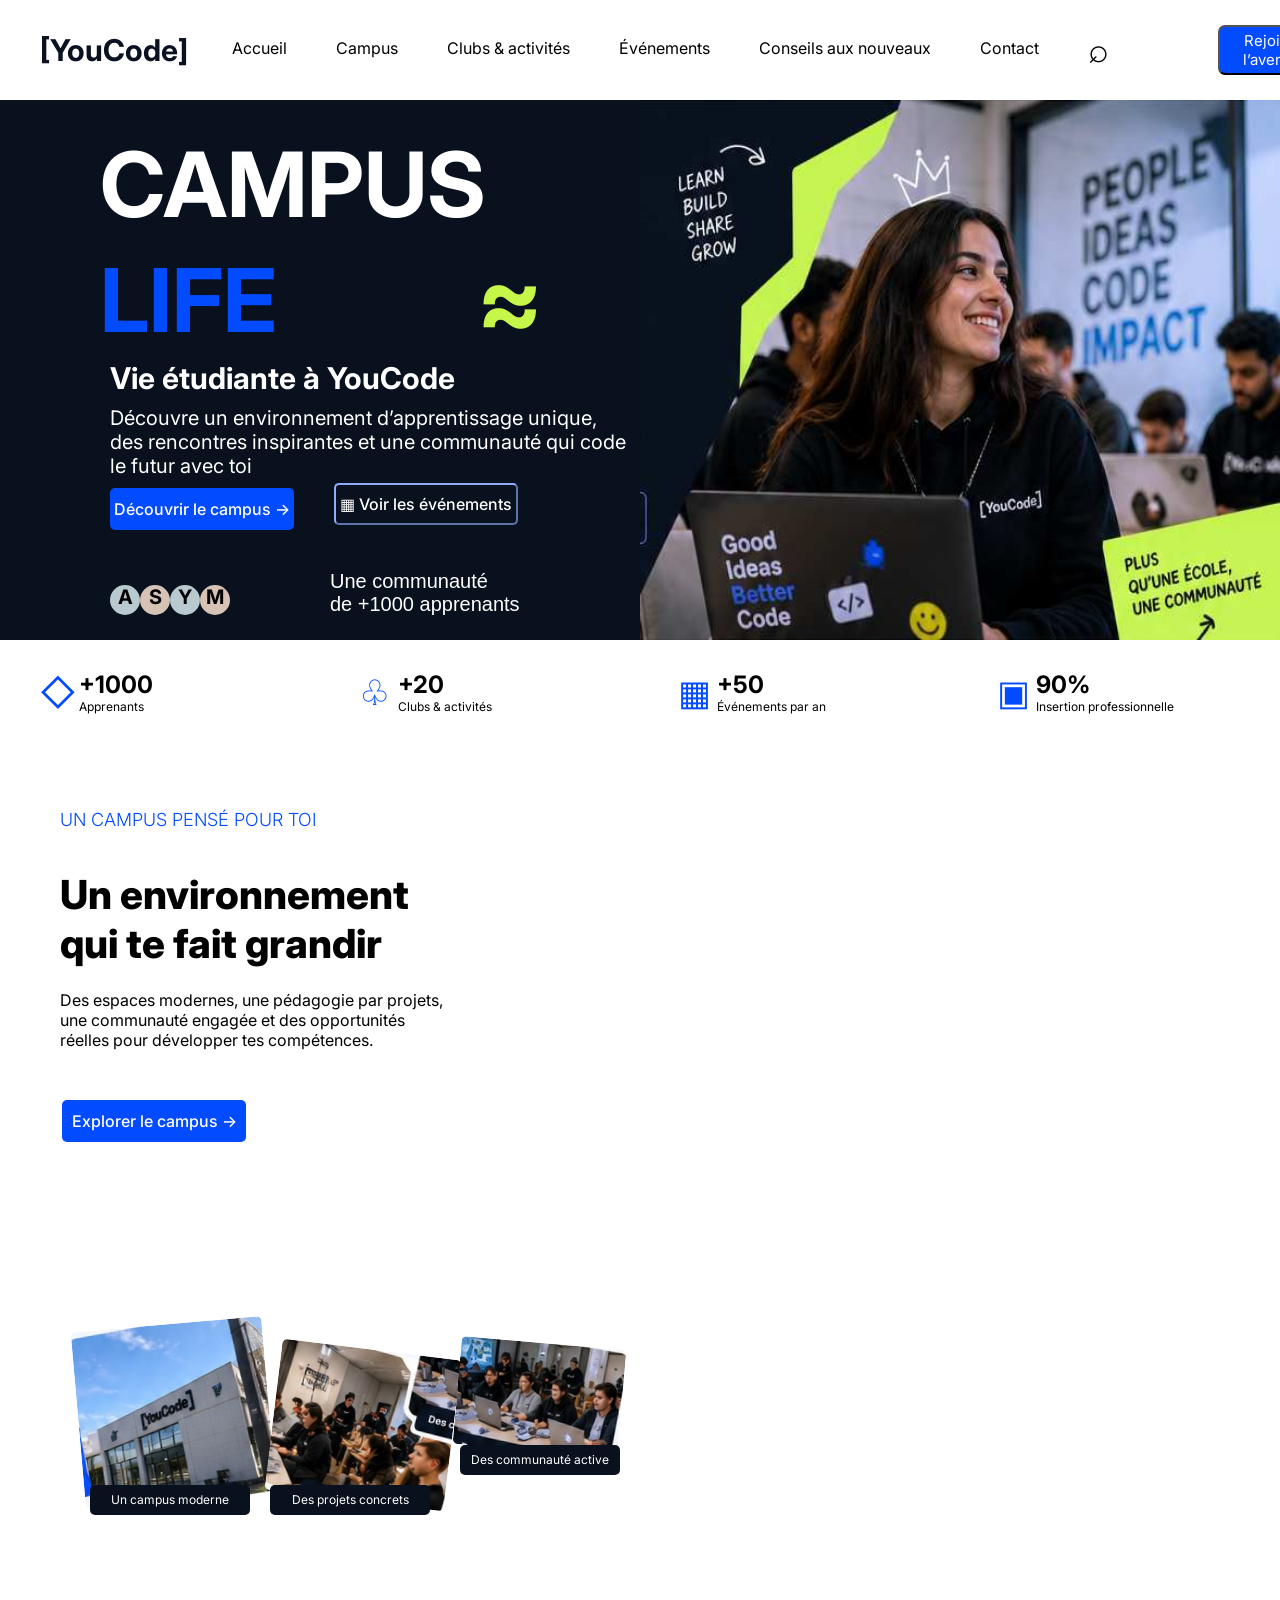
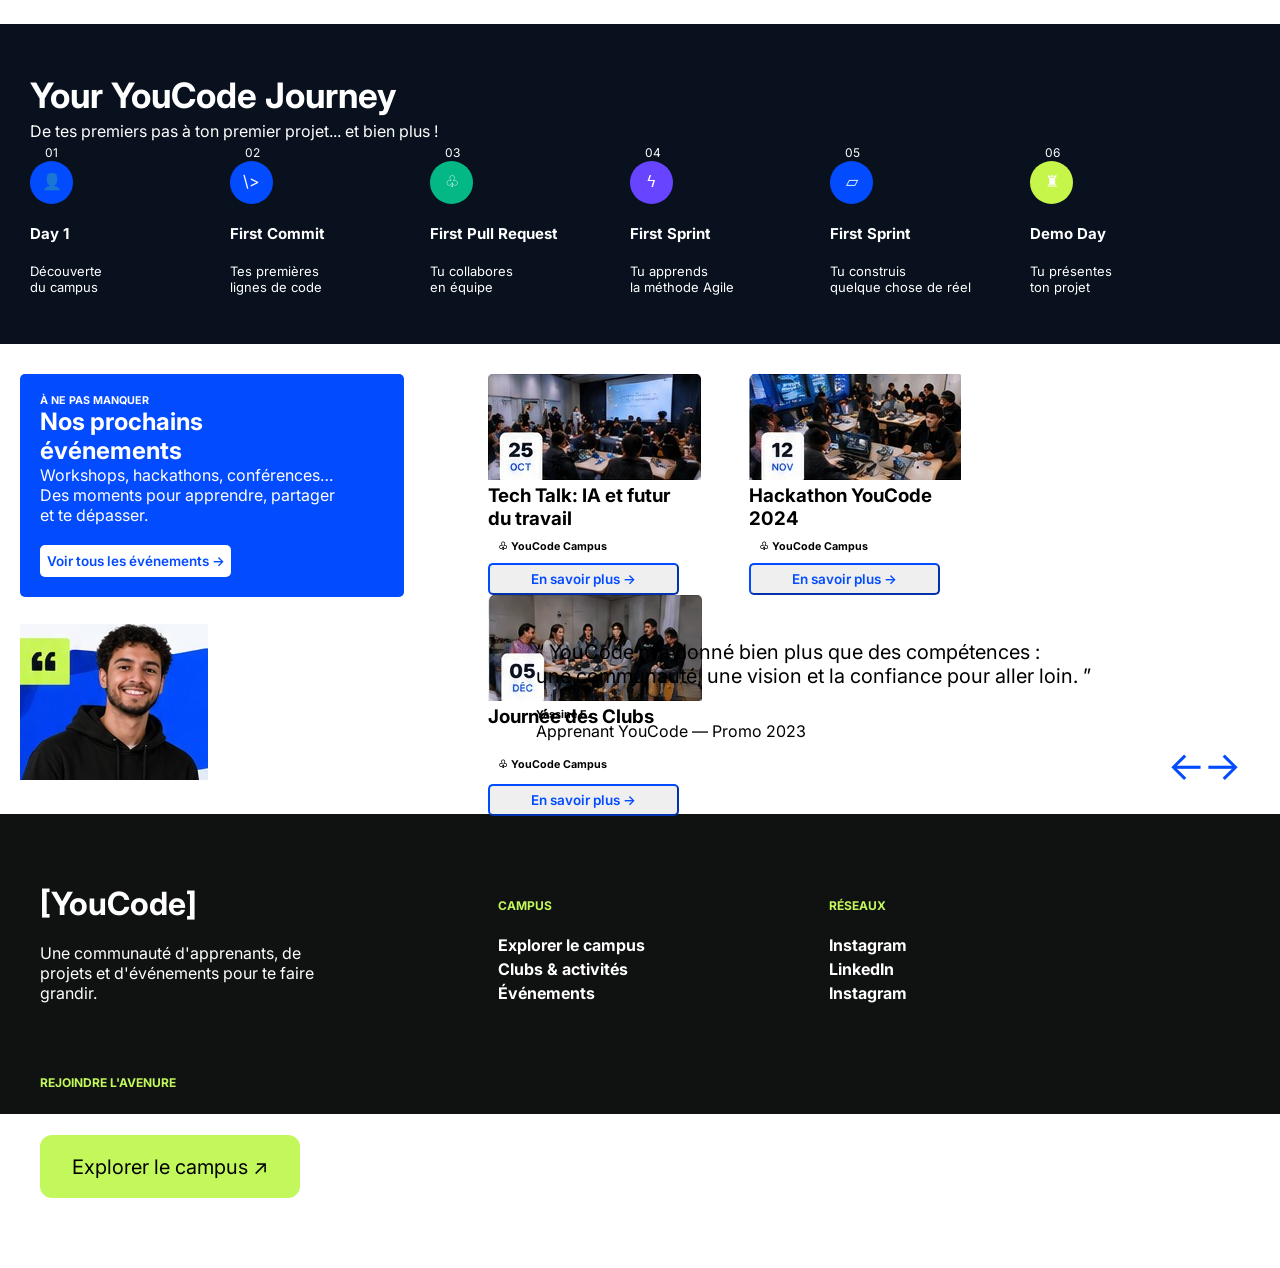
==== commit c8aee819: "ajouter page de compus avec quelque new" ====
--- a/Campus-life/index.html
+++ b/Campus-life/index.html
@@ -193,13 +193,56 @@
 
 
 
-<section class="section5"></section>
+<section class="section5">
+    <div class="allsection5">
+
+
+        <div class="cartebleau">
+            <h6>À NE PAS MANQUER</h6>
+            <h2>Nos prochains
+               <br> événements</h2>
+               <p>Workshops, hackathons, conférences…
+            <br> Des moments pour apprendre, partager
+               <br>  et te dépasser.</p>
+               <button>Voir tous les événements →</button>
+        </div>
+
+       <div class="cartes">
+        
+        <div class="carte1">
+            <img src="ASSETS/images/carte1.jpg" alt="">
+            <h3>Tech Talk: IA et futur
+            <br> du travail</h3>
+            <h6>♧  YouCode Campus</h6>
+            <button>En savoir plus →</button>
+        </div>
+
+
+        <div class="carte2">
+            <img src="ASSETS/images/carte2.jpg" alt="">
+            <h3>Hackathon YouCode
+            <br> 2024 </h3>
+            <h6>♧  YouCode Campus</h6>
+            <button>En savoir plus →</button>
+        </div>
+
+         <div class="carte3">
+            <img src="ASSETS/images/carte3.jpg" alt="">
+            <h3>Journée des Clubs </h3>  <br>
+            <h6>♧  YouCode Campus</h6> 
+            <button>En savoir plus →</button>
+        </div>
+
+       </div>
+
+    </div>
+</section>
 
 
 
 
 <section class="section6">
- 
+    <div class="allsection6">
     <div class="picsection6">
         <img src="ASSETS/images/section6.jpg" alt="">
     </div>
@@ -213,6 +256,7 @@
              <span>←→</span>
     </div>
 
+    </div>
 
 </section>
 
--- a/Campus-life/CSS/style.css
+++ b/Campus-life/CSS/style.css
@@ -32,7 +32,6 @@
 nav a {
     display: inline-block;
     margin-right: 45px;
-    padding-top: 28px;
     padding-top: 28px;
 color: black;
 text-decoration: none;
@@ -52,9 +51,10 @@
     font-size: 15px;
     height: 50px;
     width: 120px;
-    margin-bottom: 20px;
+    margin-bottom: 15x;
     border-radius: 7px;
     cursor: pointer;
+    margin-left: 60px;
 }
 
 
@@ -221,8 +221,9 @@
 .divicon4 {
     display: inline-block;
     vertical-align: middle;
-    width: 24%;
+    width: 25%;
     white-space: normal;
+    margin-left: 10px;
 }
 
 section span {
@@ -239,7 +240,7 @@
 .text4 {
     display: inline-block;
     vertical-align: middle;
-    width: calc(100% - 40px);
+    
 }
 
 .number1,
@@ -521,50 +522,115 @@
 
 
 
+/* SECTION 5 */
+
+.section5{
+    height: 220px;
+    width: 100%;
+    margin-top: 30px;
+}
+.cartebleau{
+display: inline-block;
+vertical-align: middle;
+width: 30%;
+padding-left: 20px;
+background-color: #034BFF;
+color: white;
+padding: 20px;
+border-radius: 5px;
+margin-left: 20px;
+}
+.cartes {
+    display: inline-block;
+    vertical-align: top;
+    width: 67%;
+    padding-left: 80px;
+}
+
+.cartes > div { 
+display: inline-block;
+vertical-align: top;
+width: 32%;
+margin-right: 1%;
+
+}
+
+.carte3 button{
+    margin-top: 3px;
+}
+.carte1 , .carte2 , .carte3  {
+display: inline-block;
+
+}
+
+.cartebleau button{
+    height: 32px;
+    width: 191px;
+    border-radius: 5px;
+    color: #034BFF;
+    background-color: #FFFFFF;
+    margin-top: 20px;
+    font-size: 13.5px;
+    font-weight: 600;
+    border: none;
+}
+
+.cartes button{
+font-size: 13.5px;
+font-weight: 600;
+height: 32px;
+width: 191px;
+border-radius: 5px;
+color: #034BFF;
+border-color: #034BFF;
+cursor: pointer;
+} 
+
+
+
 /* SECTION 6  */
 
 
-section:last-of-type {
-    background-color: #F4F7FC;
-    height: 180px;
+
+.allsection6{
+  
     width: 100%;
-    font-size: 0;
-    color: black;
-}
-
-.picsection6 {
-    display: inline-block;
-    vertical-align: middle;
-    margin-left: 15px;
-    margin-right: 30px;
-    
-}
-
-.divsection6 {
-    display: inline-block;
-    vertical-align: middle;
-   margin-left:400px;
-    width: 600px;
+    height: 200px;
    
 }
 
-.divsection6 >p {
+.divsection6 , .picsection6{
+display: inline-block;
+
+
+    
+}
+.picsection6{
+margin-left: 20px;
+margin-top: 30px;
+width: 40%;
+
+}
+
+.divsection6{
+width: 50%;  
+margin-right: 12px; 
+}
+
+.divsection6 p:first-child  {
     font-size: 20px;
     margin-bottom: 20px;
-    margin-top: 10px;
-  
-}
-
-.divsection2 >p:last-child{
-       font-size: 5px;
-    
-}
-.divsection6 h6{
-    color: black; 
-    font-size: 13px;
-}
-
-.divsection6 span {
-    margin-left: 700px;
-    font-size: 40px;
-}+}
+
+.section6  span{
+display: block;
+width: 110%; 
+text-align: right;
+ font-size: 2.5em;
+ letter-spacing: -1px;
+
+}
+
+.cartes h6{
+    margin: 10px;
+}
